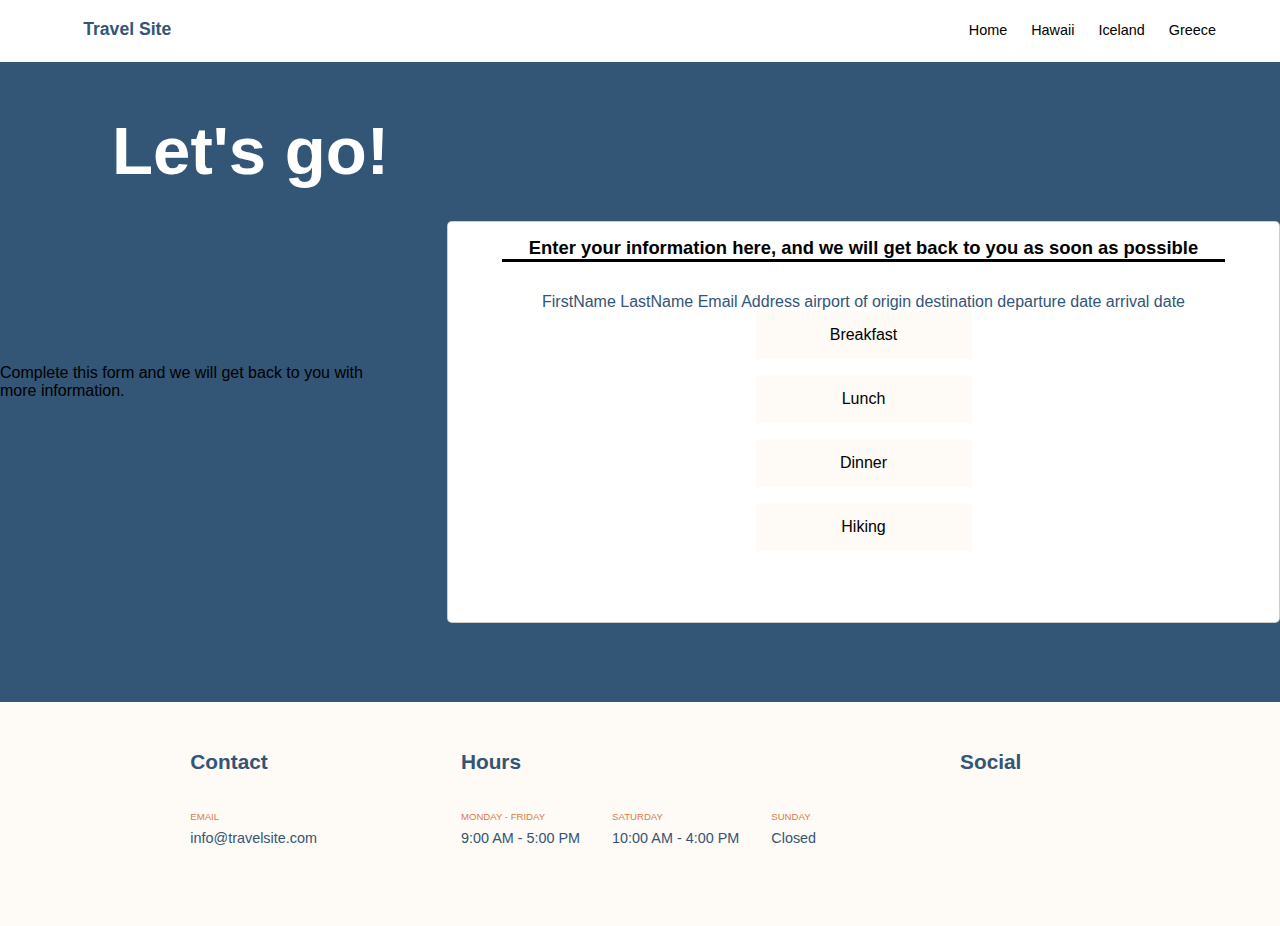
==== pages/form.html @ e5e6594a "begin formatting form" ====
<!DOCTYPE html>
<html lang="en">
  <head>
    <meta charset="UTF-8" />
    <meta name="viewport" content="width=device-width, initial-scale=1.0" />
    <link rel="stylesheet" href="../css/form.css" />
    <link rel="preconnect" href="https://fonts.googleapis.com" />
    <link rel="preconnect" href="https://fonts.gstatic.com" crossorigin />
    <link
      href="https://fonts.googleapis.com/css2?family=Open+Sans:ital,wght@0,300;0,400;0,500;0,600;0,700;0,800;1,300;1,400;1,500;1,600;1,700;1,800&display=swap"
      rel="stylesheet"
    />

    <title>Travel Site - Form - Michael Sun Dela Cruz</title>
  </head>

  <body>
    <nav class="nav">
      <div class="nav__main">
        <h2 class="nav--travel-site">
          <a href="../index.html">Travel Site</a>
        </h2>
      </div>
      <div class="nav__page-links">
        <ul class="nav__page-links-ul">
          <li>
            <a href="../index.html" class="nav--link">
              <div class="nav-link--box">Home</div></a
            >
          </li>

          <li>
            <a href="./hawaii.html" class="nav--link"
              ><div class="nav-link--box">Hawaii</div></a
            >
          </li>

          <li>
            <a href="./iceland.html" class="nav--link">
              <div class="nav-link--box">Iceland</div></a
            >
          </li>

          <li>
            <a href="./greece.html" class="nav--link"
              ><div class="nav-link--box">Greece</div></a
            >
          </li>
        </ul>
      </div>
    </nav>

    <main>
      <section class="form-section">
        <h2 class="form-section--destination">Let's go!</h2>
<p class="form-section--paragraph">Complete this form and we will get back to you with more information.</p>

        <div class="form-section__card">
          <div class="form--header">Enter your information here, and we will get back to you as soon as possible</div>

          <form action="">
            
            FirstName
            LastName
            Email Address
            airport of origin
            destination
            departure date
            arrival date
          </form>

          <ul>
            <div><li class="form--item">Breakfast</li></div>
            <div><li class="form--item">Lunch</li></div>
            <div><li class="form--item">Dinner</li></div>
            <div><li class="form--item">Hiking</li></div>
          </ul>
        </div>


      </section>
    </main>
    <footer class="footer">
      <div class="footer__section">
        <div class="footer--header">Contact</div>
        <div class="footer__email-container">
          <div class="footer--sub">EMAIL</div>
          <div class="footer--info">
            <a class="email-link" href="mailto:fake@email.address"
              >info@travelsite.com</a
            >
          </div>
        </div>
      </div>
      <div class="footer__section">
        <div class="footer--header">Hours</div>
        <div class="footer__business-hours">
          <div class="footer__business-hours--m-f">
            <div class="footer--sub">MONDAY - FRIDAY</div>
            <div class="footer--info">9:00 AM - 5:00 PM</div>
          </div>
          <div class="footer__business-hours--sat">
            <div class="footer--sub">SATURDAY</div>
            <div class="footer--info">10:00 AM - 4:00 PM</div>
          </div>
          <div class="footer__business-hours--sun">
            <div class="footer--sub">SUNDAY</div>
            <div class="footer--info">Closed</div>
          </div>
        </div>
      </div>
      <div class="footer__section">
        <div class="footer--header">Social</div>
        <div class="footer--social-icons">
          <div>
            <a href="https://www.instagram.com" target="_blank"
              ><div class="footer--icon instagram-icon"></div
            ></a>
          </div>
          <div>
            <a href="https://www.facebook.com" target="_blank"
              ><div class="footer--icon facebook-icon"></div
            ></a>
          </div>
          <div>
            <a href="https://www.twitter.com" target="_blank"
              ><div class="footer--icon twitter-icon"></div
            ></a>
          </div>
        </div>
      </div>
    </footer>
  </body>
</html>
---- css/form.css ----
html,
body,
h2,
p, ul, li {
  margin: 0;
  padding: 0;
}

* {
  font-family: Verdana, Geneva, sans-serif;
}

.nav {
  width: 100vw;
  height: 3.9rem;
  background: #ffffff;
  display: flex;
  flex-direction: row;
  justify-content: space-between;
  align-content: center;
  align-items: baseline;
  position: fixed;
  z-index: 5;
}
@media only screen and (max-width: 1000px) {
  .nav {
    justify-content: center;
  }
}
@media only screen and (max-width: 582px) {
  .nav {
    justify-content: center;
  }
}
.nav ul {
  display: flex;
  justify-content: space-between;
  position: relative;
  gap: 1.5rem;
}
.nav ul li {
  display: inline;
  position: relative;
}
.nav__main {
  border-bottom: 0.2rem solid transparent;
  margin: 1.2rem;
}
@media only screen and (max-width: 1000px) {
  .nav__main {
    margin: 1.2rem 0rem;
  }
}
@media only screen and (max-width: 582px) {
  .nav__main {
    display: none;
  }
}
.nav__main a,
.nav__main a:visited {
  color: #335576;
  text-decoration: none;
}
.nav__main a:hover {
  text-shadow: 0 5px 1rem rgba(123, 123, 123, 0.308);
  transition: 0.1s;
}
.nav--travel-site {
  color: #335576;
  font-weight: 800;
  font-size: 1.1rem;
  margin: 0 4rem;
}
@media only screen and (max-width: 450px) {
  .nav--travel-site {
    display: none;
    flex-basis: 0;
  }
}
@media only screen and (max-width: 1000px) {
  .nav--travel-site {
    width: 7rem;
  }
}
.nav__page-links {
  display: flex;
  flex-direction: row;
  justify-content: center;
  align-items: center;
  gap: 1rem;
  margin: 0 4rem;
}
@media only screen and (max-width: 582px) {
  .nav__page-links {
    margin: 0.4rem;
  }
}
.nav__page-links a {
  font-size: 0.9rem;
  text-decoration: none;
  color: black;
}
.nav-link--box {
  padding: 1rem 0 0.6rem;
  border-bottom: 0.2rem solid transparent;
}
.nav-link--box:hover {
  border-bottom: 0.2rem solid #db7a4e;
  display: flex;
  flex-direction: row;
  justify-content: center;
  align-items: baseline;
}
.nav-link--active {
  border-bottom: 0.2rem solid #db7a4e;
}

.footer {
  width: 100%;
  height: 14rem;
  background: #fefaf5;
  display: flex;
  flex-direction: row;
  justify-content: center;
  align-items: flex-start;
  gap: 7rem;
}
@media only screen and (max-width: 1000px) {
  .footer {
    gap: 2rem;
  }
}
@media only screen and (max-width: 710px) {
  .footer {
    display: flex;
    flex-direction: column;
    justify-content: flex-start;
    align-items: center;
    height: 35rem;
  }
}
.footer a {
  color: #335576;
  text-decoration: none;
}
.footer__section {
  height: 6rem;
  display: flex;
  flex-direction: column;
  justify-content: space-between;
  padding-top: 3rem;
  margin: 0 1rem;
}
.footer--header {
  font-size: 1.3rem;
  font-weight: 800;
  color: #335576;
}
.footer--sub {
  font-size: 0.6rem;
  font-weight: 400;
  color: #db7a4e;
}
.footer--info {
  font-size: 0.9rem;
  font-weight: 500;
  color: #335576;
  padding-top: 0.5rem;
}
.footer__business-hours {
  display: flex;
  gap: 2rem;
}
@media only screen and (max-width: 1000px) {
  .footer__business-hours {
    gap: 0.8rem;
  }
}
.footer--social-icons {
  display: flex;
  gap: 1.5rem;
}

.instagram-icon {
  background-image: url("../icons/icon-instagram.png");
  background-position: center;
  background-size: contain;
  background-repeat: no-repeat;
  width: 1.7rem;
  height: 1.7rem;
}

.facebook-icon {
  background-image: url("../icons/icon-facebook.png");
  background-position: center;
  background-size: contain;
  background-repeat: no-repeat;
  width: 1.7rem;
  height: 1.7rem;
}

.twitter-icon {
  background-image: url("../icons/icon-twitter.png");
  background-position: center;
  background-size: contain;
  background-repeat: no-repeat;
  width: 1.7rem;
  height: 1.7rem;
}

.form-section {
  display: flex;
  flex-direction: row;
  justify-content: center;
  align-items: center;
  height: 40rem;
  padding-top: 3.9rem;
  color: #335576;
  position: relative;
  gap: 3rem;
  background-color: #335576;
  height: 40rem;
  width: 100vw;
}
@media only screen and (max-width: 880px) {
  .form-section {
    flex-direction: column;
    gap: 3rem;
    z-index: -1;
    height: 95rem;
    justify-content: center;
  }
}
.form-section a {
  font-size: 1.5rem;
  font-weight: 800;
  color: #ffffff;
  text-decoration: none;
}
.form-section--paragraph {
  color: black;
}
.form-section--destination {
  position: absolute;
  top: 7rem;
  left: 7rem;
  font-size: 4.2rem;
  font-weight: 800;
  color: #ffffff;
}
@media only screen and (max-width: 880px) {
  .form-section--destination {
    position: relative;
    top: initial;
    left: initial;
    display: block;
    text-align: center;
    text-shadow: 0 0 3rem rgba(45, 37, 23, 0.358);
  }
}
.form-section__card {
  display: flex;
  flex-direction: column;
  align-items: center;
  justify-content: center;
  border: 1px solid rgba(0, 0, 0, 0.2);
  border-radius: 5px;
  margin-top: 5rem;
  width: 80vw;
  height: 25rem;
  background-color: #ffffff;
  position: relative;
  transition: 0.2s;
}
.form-section__card:hover {
  transition: 0.2s;
  box-shadow: 0 0 20px rgba(0, 0, 0, 0.3);
}
@media only screen and (max-width: 880px) {
  .form-section__card {
    width: 30rem;
    height: 25rem;
    margin-top: 0;
    flex-direction: column;
  }
}
@media only screen and (max-width: 500px) {
  .form-section__card {
    width: 90vw;
    height: 25rem;
    margin-top: 0;
    flex-direction: column;
  }
}
.form-section__card ul {
  display: flex;
  flex-direction: column;
  justify-content: space-between;
  gap: 1rem;
}
.form-section__card ul li {
  color: black;
  width: 13.5rem;
  height: 3rem;
  display: flex;
  flex-direction: row;
  justify-content: center;
  align-items: center;
  background-color: #fefaf5;
  text-align: center;
}

.form--item {
  list-style-type: none;
}
.form--header {
  width: 87%;
  font-size: 1.15rem;
  font-weight: bold;
  color: black;
  padding-top: 0.9rem;
  border-bottom: 3px solid black;
  text-align: center;
  position: absolute;
  top: 0rem;
}/*# sourceMappingURL=form.css.map */
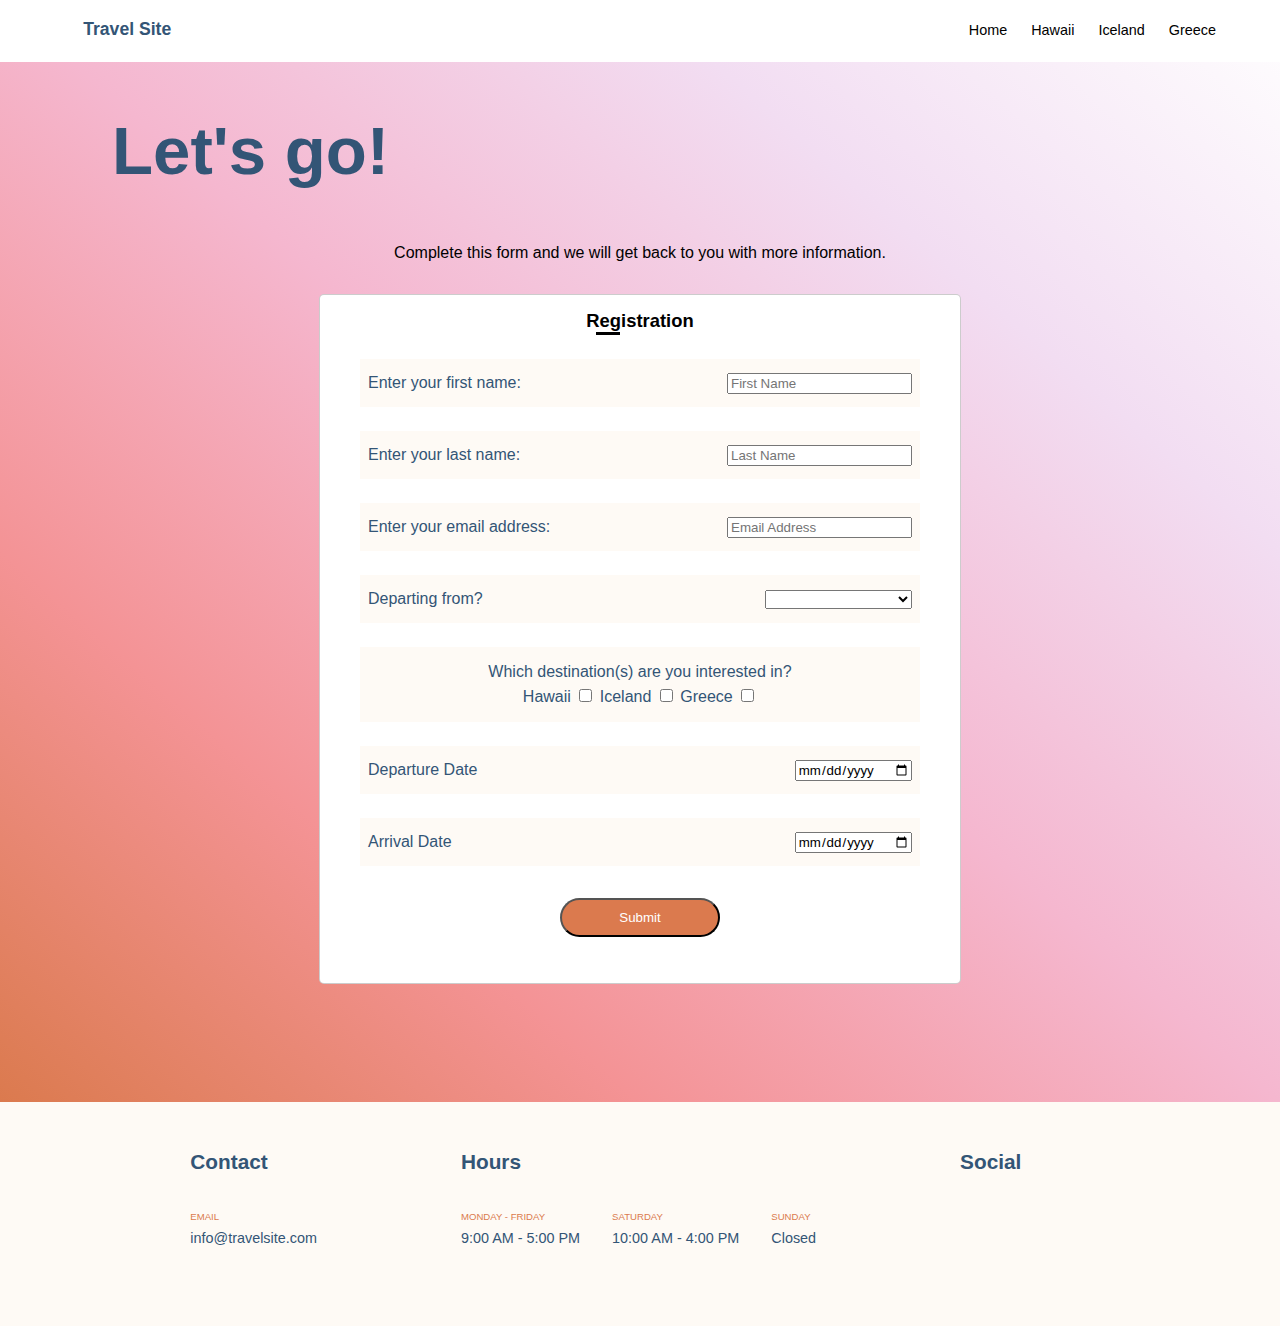
==== commit 4902551e: "complete travel site - animations, form, responsive design also included" ====
--- a/pages/form.html
+++ b/pages/form.html
@@ -52,32 +52,144 @@
 
     <main>
       <section class="form-section">
-        <h2 class="form-section--destination">Let's go!</h2>
-<p class="form-section--paragraph">Complete this form and we will get back to you with more information.</p>
+        <h2 class="form-section--statement">Let's go!</h2>
+        <p class="form-section--paragraph">
+          Complete this form and we will get back to you with more information.
+        </p>
 
         <div class="form-section__card">
-          <div class="form--header">Enter your information here, and we will get back to you as soon as possible</div>
-
-          <form action="">
-            
-            FirstName
-            LastName
-            Email Address
-            airport of origin
-            destination
-            departure date
-            arrival date
-          </form>
-
-          <ul>
-            <div><li class="form--item">Breakfast</li></div>
-            <div><li class="form--item">Lunch</li></div>
-            <div><li class="form--item">Dinner</li></div>
-            <div><li class="form--item">Hiking</li></div>
-          </ul>
-        </div>
-
-
+          <div class="form--header">Registration</div>
+
+          <div class="form-section__form">
+            <form action="../index.html">
+              <div class="form__section">
+                <div class="form__section--inst">
+                  <label for="form--first-name">Enter your first name:</label>
+                </div>
+                <div class="form__section--input">
+                  <input
+                    type="text"
+                    placeholder="First Name"
+                    id="form--first-name"
+                    name="fname"
+                  />
+                </div>
+              </div>
+
+              <div class="form__section">
+                <div class="form__section--inst">
+                  <label for="form--last-name">Enter your last name:</label>
+                </div>
+                <div class="form__section--input">
+                  <input
+                    type="text"
+                    placeholder="Last Name"
+                    id="form--last-name"
+                    name="lname"
+                  />
+                </div>
+              </div>
+
+              <div class="form__section">
+                <div class="form__section--inst">
+                  <label for="form--email">Enter your email address:</label>
+                </div>
+                <div class="form__section--input">
+                  <input
+                    type="email"
+                    placeholder="Email Address"
+                    id="form--email"
+                    name="email"
+                  />
+                </div>
+              </div>
+
+              <div class="form__section">
+                <div class="form__section--inst">
+                  <label for="form--departure-airport"
+                    >Departing from?</label
+                  >
+                </div>
+
+                <div class="form__section--input">
+                  <select
+                    name="arprt"
+                    placeholder="Departure Airport"
+                    id="form--departure-airport"
+                  >
+                    <option value=""></option>
+                    <option value="atl">Atlanta - ATL</option>
+                    <option value="lax">Los Angeles - LAX</option>
+                    <option value="ord">Chicago - ORD</option>
+                    <option value="dfw">Dallas - DFW</option>
+                    <option value="den">Denver - DEN</option>
+                    <option value="jfk">New York - JFK</option>
+                    <option value="sfo">San Francisco - SFO</option>
+                    <option value="las">Las Vegas - LAS</option>
+                    <option value="yyz">Toronto - YYZ</option>
+                    <option value="sea">Seattle - SEA</option>
+                  </select>
+                </div>
+              </div>
+
+              <div class="form__section--dest">
+                <div class="form__section--destinst">
+                  <span class="form--destination"
+                    >Which destination(s) are you interested in?</span
+                  >
+                </div>
+                <div class="form__section--destinput">
+                  <label for="ck-hawaii">Hawaii</label>
+                  <input
+                    type="checkbox"
+                    id="ck-hawaii"
+                    name="dest"
+                    value="hw"
+                  />
+
+                  <label for="ck-iceland">Iceland</label>
+                  <input
+                    type="checkbox"
+                    id="ck-iceland"
+                    name="dest"
+                    value="il"
+                  />
+
+                  <label for="ck-greece">Greece</label>
+                  <input
+                    type="checkbox"
+                    id="ck-greece"
+                    name="dest"
+                    value="gc"
+                  />
+                </div>
+              </div>
+
+              <div class="form__section">
+                <div class="form__section--inst">
+                  <label for="form--departure-date">Departure Date</label>
+                </div>
+                <div class="form__section--input">
+                  <input type="date" id="form--departure-date" name="ddate" />
+                </div>
+              </div>
+
+              <div class="form__section">
+                <div class="form__section--inst">
+                  <label for="form--arrival-date">Arrival Date</label>
+                </div>
+                <div class="form__section--input">
+                  <input type="date" id="form--arrival-date" name="adate" />
+                </div>
+              </div>
+
+              <div class="form--divbutton">
+              <!-- <button>Submit</button> -->
+              <input type="submit" value="Submit" class="form--button"/>
+              </div>
+            </form>
+          </div>
+        </div>
       </section>
     </main>
     <footer class="footer">
--- a/css/form.css
+++ b/css/form.css
@@ -1,7 +1,7 @@
 html,
 body,
 h2,
-p, ul, li {
+p, ul, li, form {
   margin: 0;
   padding: 0;
 }
@@ -209,26 +209,24 @@
 }
 
 .form-section {
-  display: flex;
-  flex-direction: row;
+  background-image: linear-gradient(to right top, #db7a4e, #f49395, #f5b7cf, #f2ddf2, #ffffff);
+  display: flex;
+  flex-direction: column;
   justify-content: center;
   align-items: center;
   height: 40rem;
   padding-top: 3.9rem;
   color: #335576;
   position: relative;
-  gap: 3rem;
-  background-color: #335576;
-  height: 40rem;
+  height: 65rem;
   width: 100vw;
 }
 @media only screen and (max-width: 880px) {
   .form-section {
-    flex-direction: column;
     gap: 3rem;
-    z-index: -1;
-    height: 95rem;
-    justify-content: center;
+    height: 65rem;
+    justify-content: flex-start;
+    align-items: center;
   }
 }
 .form-section a {
@@ -240,16 +238,25 @@
 .form-section--paragraph {
   color: black;
 }
-.form-section--destination {
+@media only screen and (max-width: 880px) {
+  .form-section--paragraph {
+    position: relative;
+    top: initial;
+    left: initial;
+    display: block;
+    text-align: center;
+  }
+}
+.form-section--statement {
   position: absolute;
   top: 7rem;
   left: 7rem;
   font-size: 4.2rem;
   font-weight: 800;
-  color: #ffffff;
+  color: #335576;
 }
 @media only screen and (max-width: 880px) {
-  .form-section--destination {
+  .form-section--statement {
     position: relative;
     top: initial;
     left: initial;
@@ -258,56 +265,59 @@
     text-shadow: 0 0 3rem rgba(45, 37, 23, 0.358);
   }
 }
+.form-section--paragraph {
+  margin-top: 4rem;
+}
+@media only screen and (max-width: 880px) {
+  .form-section--paragraph {
+    position: relative;
+    top: initial;
+    left: initial;
+    display: block;
+    text-align: center;
+    margin-top: 0rem;
+  }
+}
 .form-section__card {
   display: flex;
-  flex-direction: column;
-  align-items: center;
+  flex-direction: row;
   justify-content: center;
   border: 1px solid rgba(0, 0, 0, 0.2);
   border-radius: 5px;
-  margin-top: 5rem;
-  width: 80vw;
-  height: 25rem;
+  margin-top: 2rem;
+  width: 40rem;
+  height: 43rem;
   background-color: #ffffff;
   position: relative;
   transition: 0.2s;
 }
 .form-section__card:hover {
   transition: 0.2s;
-  box-shadow: 0 0 20px rgba(0, 0, 0, 0.3);
+  box-shadow: 0 0 30px rgba(0, 0, 0, 0.4);
 }
 @media only screen and (max-width: 880px) {
   .form-section__card {
-    width: 30rem;
-    height: 25rem;
+    width: 80vw;
+    margin-top: 0;
+    flex-direction: row;
+  }
+}
+@media only screen and (max-width: 500px) {
+  .form-section__card {
+    display: flex;
+    width: 90vw;
     margin-top: 0;
     flex-direction: column;
-  }
-}
-@media only screen and (max-width: 500px) {
-  .form-section__card {
-    width: 90vw;
-    height: 25rem;
-    margin-top: 0;
-    flex-direction: column;
-  }
-}
-.form-section__card ul {
+    align-content: center;
+  }
+}
+.form-section__form {
+  width: 35rem;
+  height: 50rem;
   display: flex;
   flex-direction: column;
   justify-content: space-between;
-  gap: 1rem;
-}
-.form-section__card ul li {
-  color: black;
-  width: 13.5rem;
-  height: 3rem;
-  display: flex;
-  flex-direction: row;
-  justify-content: center;
-  align-items: center;
-  background-color: #fefaf5;
-  text-align: center;
+  gap: 10rem;
 }
 
 .form--item {
@@ -319,8 +329,91 @@
   font-weight: bold;
   color: black;
   padding-top: 0.9rem;
-  border-bottom: 3px solid black;
   text-align: center;
   position: absolute;
   top: 0rem;
+}
+.form--header::after {
+  width: 1.5rem;
+  height: 0.17rem;
+  background-color: black;
+  content: "";
+  display: block;
+  position: relative;
+  left: 18.3vw;
+}
+.form__section {
+  display: flex;
+  flex-direction: row;
+  justify-content: space-between;
+  align-items: center;
+  margin-top: 1.5rem;
+  height: 2rem;
+  padding: 0.5rem;
+  background-color: #fefaf5;
+}
+@media only screen and (max-width: 500px) {
+  .form__section {
+    width: 70%;
+    height: 1rem;
+    justify-content: space-between;
+    align-items: center;
+  }
+}
+.form__section:nth-of-type(1) {
+  margin-top: 4rem;
+}
+.form__section--inst {
+  display: block;
+}
+.form__section--input {
+  display: block;
+}
+.form__section--dest {
+  display: flex;
+  flex-direction: column;
+  justify-content: center;
+  align-items: center;
+  margin-top: 1.5rem;
+  padding: 0.5rem;
+  background-color: #fefaf5;
+}
+@media only screen and (max-width: 500px) {
+  .form__section--dest {
+    width: 70%;
+    height: 5rem;
+    justify-content: space-between;
+    align-items: center;
+  }
+}
+.form__section--destinst {
+  display: block;
+  padding-top: 0.5rem;
+}
+.form__section--destinput {
+  display: block;
+  padding-top: 0.3rem;
+  padding-bottom: 0.5rem;
+}
+.form--divbutton {
+  display: flex;
+  flex-direction: row;
+  align-items: center;
+  justify-content: center;
+}
+.form--button {
+  display: flex;
+  flex-direction: row;
+  justify-content: center;
+  align-items: center;
+  background-color: #db7a4e;
+  height: 2.4rem;
+  width: 10rem;
+  border-radius: 20rem;
+  color: #ffffff;
+  margin-top: 2rem;
+}
+.form--button:active {
+  background-color: #ffffff;
+  box-shadow: 0 0 10px rgb(255, 255, 255), inset 0 0 10px rgba(0, 0, 0, 0.692);
 }/*# sourceMappingURL=form.css.map */